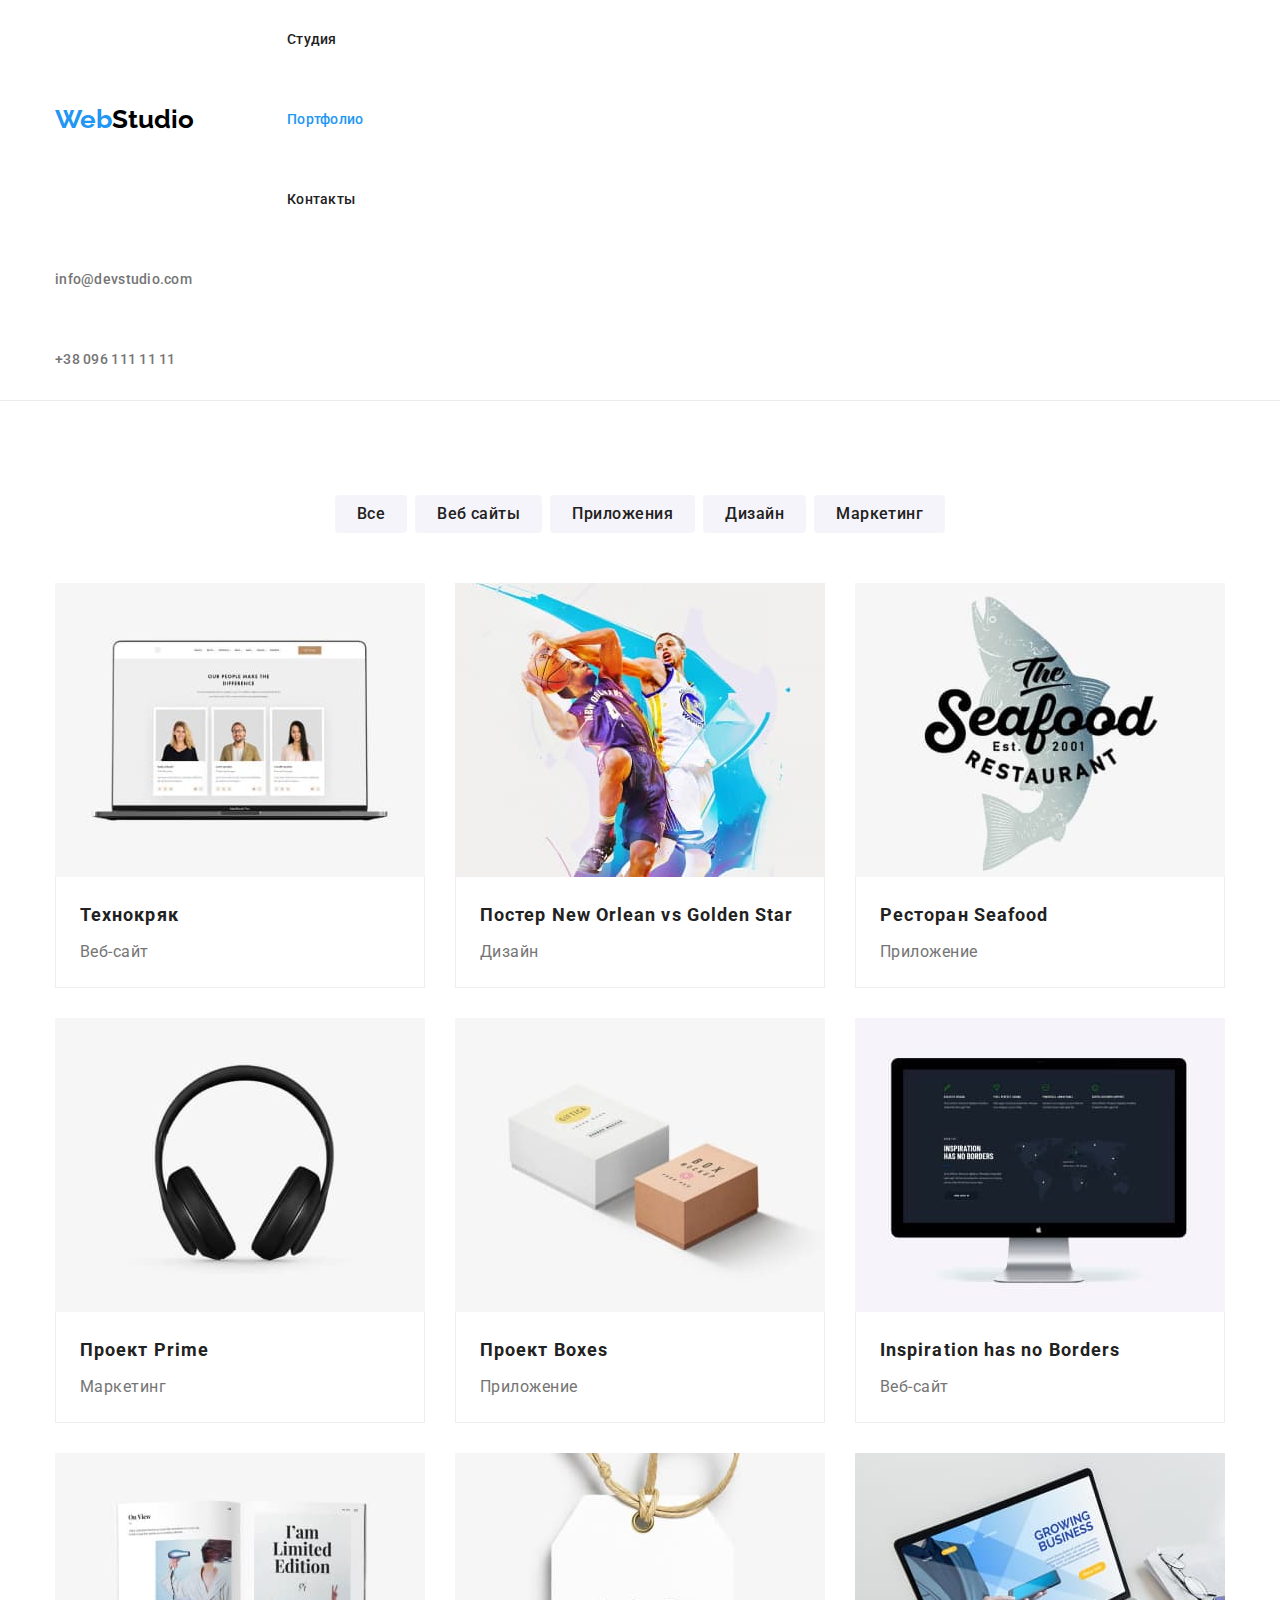
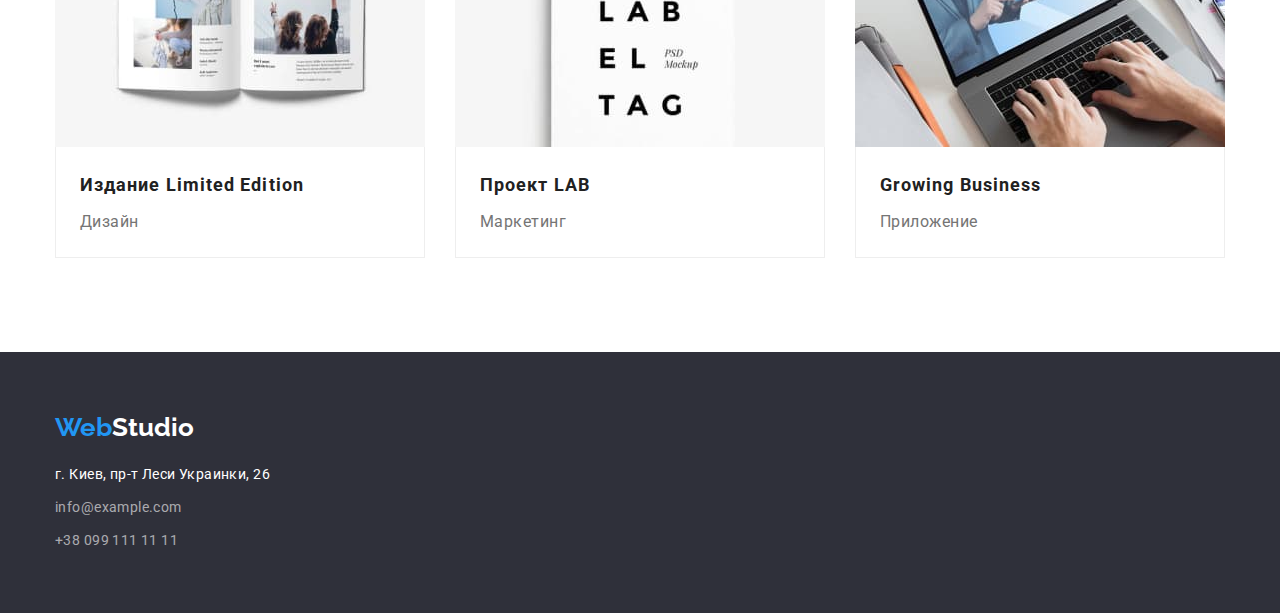
==== portfolio.html @ adf124af "hw-4" ====
<!DOCTYPE html>
<html lang="ru">
  <head>
    <meta charset="UTF-8" />
    <meta http-equiv="X-UA-Compatible" content="IE=edge" />
    <meta name="viewport" content="width=device-width, initial-scale=1.0" />
    <title>WebStudio</title>
    <link rel="preconnect" href="https://fonts.googleapis.com" />
    <link rel="preconnect" href="https://fonts.gstatic.com" crossorigin />
    <link
      href="https://fonts.googleapis.com/css2?family=Raleway:wght@700&family=Roboto:wght@400;500;700;900&display=swap"
      rel="stylesheet"
    />
    <link
      rel="stylesheet"
      href="https://cdnjs.cloudflare.com/ajax/libs/modern-normalize/1.1.0/modern-normalize.min.css"
    />
    <link rel="stylesheet" href="./css/styles.css" />
  </head>
  <body>
    <!-- хедер -->
    <header class="header">
      <div class="container container-header">
        <nav class="header-nav">
          <a lang="en" class="logo" href="./index.html"
            ><span class="blue-logo">Web</span>Studio
          </a>
          <ul class="header-list list">
            <li class="header-item">
              <a href="./index.html" class="link header-link link">Студия</a>
            </li>
            <li class="header-item">
              <a class="header-link link current" href="">Портфолио</a>
            </li>
            <li class="header-item">
              <a class="header-link link" href="">Контакты</a>
            </li>
          </ul>
        </nav>
        <!-- навигация авторизации -->

        <ul class="header-auth list">
          <li class="auth-item">
            <a href="mailto:info@devstudio.com" class="header-contact link"
              >info@devstudio.com</a
            >
          </li>
          <li class="auth-item">
            <a href="tel:+380961111111" class="header-contact link"
              >+38 096 111 11 11</a
            >
          </li>
        </ul>
      </div>
    </header>

    <main class="main-portfolio">
      <section class="section-portfolio">
        <div class="container">
          <ul class="button-list list cursor">
            <li class="button-item">
              <button type="button" class="button-portfolio cursor">Все</button>
            </li>
            <li class="button-item">
              <button type="button" class="button-portfolio cursor">
                Веб сайты
              </button>
            </li>
            <li class="button-item">
              <button type="button" class="button-portfolio cursor">
                Приложения
              </button>
            </li>
            <li class="button-item">
              <button type="button" class="button-portfolio cursor">
                Дизайн
              </button>
            </li>
            <li>
              <button type="button" class="button-portfolio cursor">
                Маркетинг
              </button>
            </li>
          </ul>
          <!-- вставить и скрыть заголовок h1 -->
          <h1 class="visually-hidden">Наши работы</h1>
          <!-- карточки портфолио -->
          <ul class="picture-list list">
            <li class="picture-item">
              <img src="./images/Technokryak.jpg" alt="Технокряк" width="370" />
              <div class="card-content">
                <h2 class="picture-title">Технокряк</h2>
                <p class="picture-text">Веб-сайт</p>
              </div>
            </li>

            <li class="picture-item">
              <img
                src="./images/Basket-poster.jpg"
                alt="Постер New Orlean vs Golden Star"
                width="370"
              />
              <div class="card-content">
                <h2 class="picture-title">Постер New Orlean vs Golden Star</h2>
                <p class="picture-text">Дизайн</p>
              </div>
            </li>

            <li class="picture-item">
              <img
                src="./images/Restaurant.jpg"
                alt="Ресторан Seafood"
                width="370"
              />
              <div class="card-content">
                <h2 class="picture-title">Ресторан Seafood</h2>
                <p class="picture-text">Приложение</p>
              </div>
            </li>

            <li class="picture-item">
              <img
                src="./images/Project-prime.jpg"
                alt="Проект Prime"
                width="370"
              />
              <div class="card-content">
                <h2 class="picture-title">Проект Prime</h2>
                <p class="picture-text">Маркетинг</p>
              </div>
            </li>

            <li class="picture-item">
              <img
                src="./images/Project-box.jpg"
                alt="Проект Prime"
                width="370"
              />
              <div class="card-content">
                <h2 class="picture-title">Проект Boxes</h2>
                <p class="picture-text">Приложение</p>
              </div>
            </li>

            <li class="picture-item">
              <img
                src="./images/Inspriration.jpg"
                alt="Inspiration has no Borders"
                width="370"
              />
              <div class="card-content">
                <h2 class="picture-title">Inspiration has no Borders</h2>
                <p class="picture-text">Веб-сайт</p>
              </div>
            </li>

            <li class="picture-item">
              <img
                src="./images/Publication.jpg"
                alt="Издание Limited Edition"
                width="370"
              />
              <div class="card-content">
                <h2 class="picture-title">Издание Limited Edition</h2>
                <p class="picture-text">Дизайн</p>
              </div>
            </li>
            <li class="picture-item">
              <img
                src="./images/Project-lab.jpg"
                alt="Проект LAB"
                width="370"
              />
              <div class="card-content">
                <h2 class="picture-title">Проект LAB</h2>
                <p class="picture-text">Маркетинг</p>
              </div>
            </li>

            <li class="picture-item">
              <img
                src="./images/business.jpg"
                alt="Growing Business"
                width="370"
              />
              <div class="card-content">
                <h2 class="picture-title">Growing Business</h2>
                <p class="picture-text">Приложение</p>
              </div>
            </li>
          </ul>
        </div>
      </section>
    </main>
    <!--футер -->
    <footer class="footer">
      <div class="container">
        <a lang="en" class="footer-logo" href="./index.html"
          ><span class="blue-logo">Web</span>Studio
        </a>
        <address class="address">
          <ul class="address-list list">
            <li>
              <a
                target="_blank"
                class="address-link link"
                href="https://www.google.com/maps/place/%D0%B1%D1%83%D0%BB.+%D0%9B%D0%B5%D1%81%D0%B8+%D0%A3%D0%BA%D1%80%D0%B0%D0%B8%D0%BD%D0%BA%D0%B8,+26,+%D0%9A%D0%B8%D0%B5%D0%B2,+02000/@50.4265807,30.5361971,17z/data=!3m1!4b1!4m5!3m4!1s0x40d4cf0e033ecbe9:0x57a4dffefec77da0!8m2!3d50.4265807!4d30.5383859"
              >
                г. Киев, пр-т Леси Украинки, 26
              </a>
            </li>
            <li>
              <a class="address-link mail" href="mailto:info@example.com"
                >info@example.com</a
              >
            </li>
            <li>
              <a class="address-link tel" href="tel:+380991111111"
                >+38 099 111 11 11</a
              >
            </li>
          </ul>
        </address>
      </div>
    </footer>
  </body>
</html>
---- css/styles.css ----
:root {
  --primary-text-color: #212121;
  --title-text-color: #757575;
  --acсent-color: #2196f3;
  --primary-white-color: #ffffff;
}
/* основной текста #212121*/
/* вторичный цвет текста #757575*/
/* акцент #2196F3*/
/* белый #FFFFFF */
p,
h1,
h2,
h3,
h4,
h5,
h6 {
  margin: 0;
}
ul,
ol {
  margin: 0;
  padding-left: 0;
}
address {
  font-style: normal;
}
body {
  color: var(--primary-text-color);
  font-family: "Roboto", "sans-serif";
  background-color: var(--primary-white-color);
}
img {
  display: block;
  max-width: 100%;
  height: auto;
}
.list {
  list-style: none;
}
.link {
  text-decoration: none;
}
.section {
  padding-top: 94px;
}
/* хедер навигация  */

.header {
  /* align-items: center; */
  border-bottom: 1px solid #ececec;
}
.container {
  max-width: 1200px;
  margin-left: auto;
  margin-right: auto;
  padding-left: 15px;
  padding-right: 15px;
}
/* .logo-container {
  display: flex;
} */
.header-nav {
  display: flex;
  align-items: center;
}
.header-link {
  display: block;
  padding-top: 32px;
  padding-bottom: 32px;
  color: #212121;
  font-weight: 500;
  font-size: 14px;
  line-height: 1.14;
  letter-spacing: 0.02em;
}
.header-link:hover,
.header-link:focus {
  color: var(--acсent-color);
}

.header-menu-list {
  display: flex;
  /* margin-left: 93px; */
  padding: 0;
  align-items: center;
}

.header-menu-item:not(:last-child) {
  margin-right: 50px;
}
/* .header-nav .header-item + .header-item {
  margin-left: 50px;
} */

.header-link.current {
  color: var(--acсent-color);
}
/* --------хедер лого------- */

.logo {
  color: #000000;
  font-family: "raleway";
  font-style: normal;
  font-weight: 700;
  font-size: 26px;
  line-height: 1.19;
  text-decoration: none;
  margin-right: 93px;
}
.blue-logo {
  color: var(--acсent-color);
}

/* навигация авторизации */
.header-contact-list {
  display: flex;
  gap: 30px;
  margin-left: auto;
  /* align-items: center; */
}
.header-contact-item {
  display: flex;
  align-items: center;
}

.header-mail {
  padding-top: 20px;
  padding-bottom: 20px;
}
.header-icon {
  margin-right: 10px;
  /* background-position: center;
  background-size: contain; */
  /* padding: 0; */
}
.header-contact {
  color: var(--title-text-color);
  font-weight: 500;
  font-size: 14px;
  line-height: 1.14;
  letter-spacing: 0.02em;
  padding: 32px 0;
  display: block;
}
.header-contact:hover,
.header-contact:focus {
  color: var(--acсent-color);
}

/* ----------герой--------*/
.hero {
  /* background-color: #2f303a; */
  text-align: center;
  padding: 200px 0;
  background-image: linear-gradient(
      rgba(47, 48, 58, 0.4),
      rgba(47, 48, 58, 0.4)
    ),
    url(../images/Img-bg.jpg);
  max-width: 1600px;
  min-height: 600px;
  background-size: cover;
  background-repeat: no-repeat;
  /* background-position: center; */
  background-color: #c4c4c4;
}
.hero-title {
  color: var(--primary-white-color);
  font-weight: 900;
  font-size: 44px;
  line-height: 1.5;
  letter-spacing: 0.06em;
  text-transform: uppercase;
  margin-bottom: 30px;
  max-width: 696px;
  margin-left: auto;
  margin-right: auto;
}
.hero-btn {
  /* размер кнопки, прозрачная рамка */
  color: #ffffff;
  background-color: #2196f3;
  border: none;
  font-family: "Roboto", "sans-serif";
  font-weight: 700;
  font-size: 16px;
  line-height: 1.88;
  border-radius: 4px;
  min-width: 216px;
  padding: 10px 32px;
  text-align: center;
  display: inline-block;
  /* margin-bottom: 200px; */
}
.hero-btn:hover,
.hero-btn:focus {
  color: #ffffff;
  background-color: #188ce8;
}

/* ---наши преимущества, заголовок скрыт ----*/
.visually-hidden {
  position: absolute;
  width: 1px;
  height: 1px;
  margin: -1px;
  border: 0;
  padding: 0;
  white-space: nowrap;
  clip-path: inset(100%);
  clip: rect(0 0 0 0);
  overflow: hidden;
}
.thumb {
  display: flex;
  justify-content: center;
  align-items: center;
  background-color: #f5f4fa;
  width: 270px;
  height: 120px;
}
.feature-list {
  display: flex;
  flex-wrap: wrap;
  column-gap: 30px;
}
.section-feature {
  padding-top: 94px;
}
.thumb {
  margin-bottom: 30px;
}
.feature-item {
  width: calc((100% - 90px) / 4);
  height: 120px;
}
/* .icon-antenna {
  width: 70px;
  height: 70px;
} */
.feature-title {
  font-weight: 700;
  font-size: 14px;
  line-height: 1.14;
  letter-spacing: 0.03em;
  margin-bottom: 10px;
}

.feature-text {
  color: var(--title-text-color);
  font-size: 14px;
  line-height: 1.7;
  letter-spacing: 0.03em;
}
/* -----чем мы занимаемся----- */
.section-title {
  padding-bottom: 94px;
}
.work {
  font-weight: 700;
  font-size: 36px;
  line-height: 1.17;
  letter-spacing: 0.03em;
  text-align: center;
  margin-bottom: 50px;
  margin-top: 94px;
}
.work-list {
  display: flex;
  gap: 30px;
}
.work-item {
  width: calc((100%-60px) / 3);
}
/* -----наша команда----- */
.section-staff {
  background-color: #f5f4fa;
  padding-bottom: 94px;
}
.staff {
  font-weight: 700;
  font-size: 36px;
  line-height: 1.17;
  letter-spacing: 0.03em;
  text-align: center;
  margin-bottom: 50px;
}
.staff-item {
  border-radius: 0px 0px 4px 4px;
  background: #ffffff;
}
.staff-list {
  display: flex;
  gap: 30px;
}
.staff-title {
  font-weight: 500;
  font-size: 16px;
  line-height: 1.19;
  letter-spacing: 0.03em;
  text-align: center;
  margin-bottom: 10px;
}
.staff-text {
  color: var(--title-text-color);
  font-size: 16px;
  line-height: 1.19;
  letter-spacing: 0.03em;
  text-align: center;
}
.staff-id {
  padding-bottom: 30px;
  padding-top: 30px;
}
.staff-item {
  width: calc((100%-90px) / 4);
}
/* ------Постоянные клиенты */
.client {
  display: block;
  width: 170px;
  height: 92px;
  border-color: #afb1b8;
  border-style: solid;
  display: flex;
  justify-content: center;
  align-items: center;
}
.client-title {
  font-weight: 700;
  font-size: 36px;
  line-height: 42px;
  text-align: center;
  letter-spacing: 0.03em;
  color: var(--primary-text-color);
}

/* ------- футер ------- */
.footer {
  background-color: #2f303a;
  padding-top: 60px;
  padding-bottom: 60px;
}
.footer-logo {
  display: inline-block;
  color: #ffffff;
  font-family: "raleway";
  font-style: normal;
  font-weight: 700;
  font-size: 26px;
  line-height: 1.19;
  text-decoration: none;
  margin-bottom: 20px;
}

.address-link {
  color: #ffffff;
  font-family: "roboto";
  font-size: 14px;
  line-height: 1.71;
  letter-spacing: 0.03em;
  text-decoration: none;
  display: inline-block;
}

.address-list :not(:last-child) {
  margin-bottom: 9px;
}
.address-link:hover,
.address-link:focus {
  color: var(--acсent-color);
}
.mail,
.tel {
  color: rgba(255, 255, 255, 0.6);
  font-family: "Roboto";
  font-style: normal;
  font-weight: 400;
  font-size: 14px;
  line-height: 1.71;
  letter-spacing: 0.03em;
  text-decoration: none;
}

/* Портфолио */

/* ------Кнопки фильтры портфолио----- */
.section-portfolio {
  padding: 94px 0;
}
.button-list {
  display: flex;
  justify-content: center;
  gap: 8px;
  margin-bottom: 50px;
}
.button-portfolio {
  color: var(--primary-text-color);
  font-family: inherit;
  background-color: #f5f4fa;
  font-weight: 500;
  font-size: 16px;
  line-height: 1.63;
  letter-spacing: 0.03em;
  border: none;
  padding: 6px 22px;
  border-radius: 4px;
}
.cursor {
  cursor: pointer;
}
.button-portfolio:hover,
.button-portfolio:focus {
  color: var(--primary-white-color);
  background-color: #188ce8;
}
/* ------карточки портфолио----- */
.picture-list {
  display: flex;
  flex-wrap: wrap;
  gap: 30px;
}

.picture-title {
  font-weight: 700;
  font-size: 18px;
  line-height: 2;
  letter-spacing: 0.06em;
  margin-bottom: 4px;
}

.picture-text {
  color: var(--title-text-color);
  font-size: 16px;
  line-height: 1.88;
  letter-spacing: 0.03em;
}

.card-content {
  padding: 20px 24px;
  border: 1px solid #eeeeee;
  border-top: 0;
}
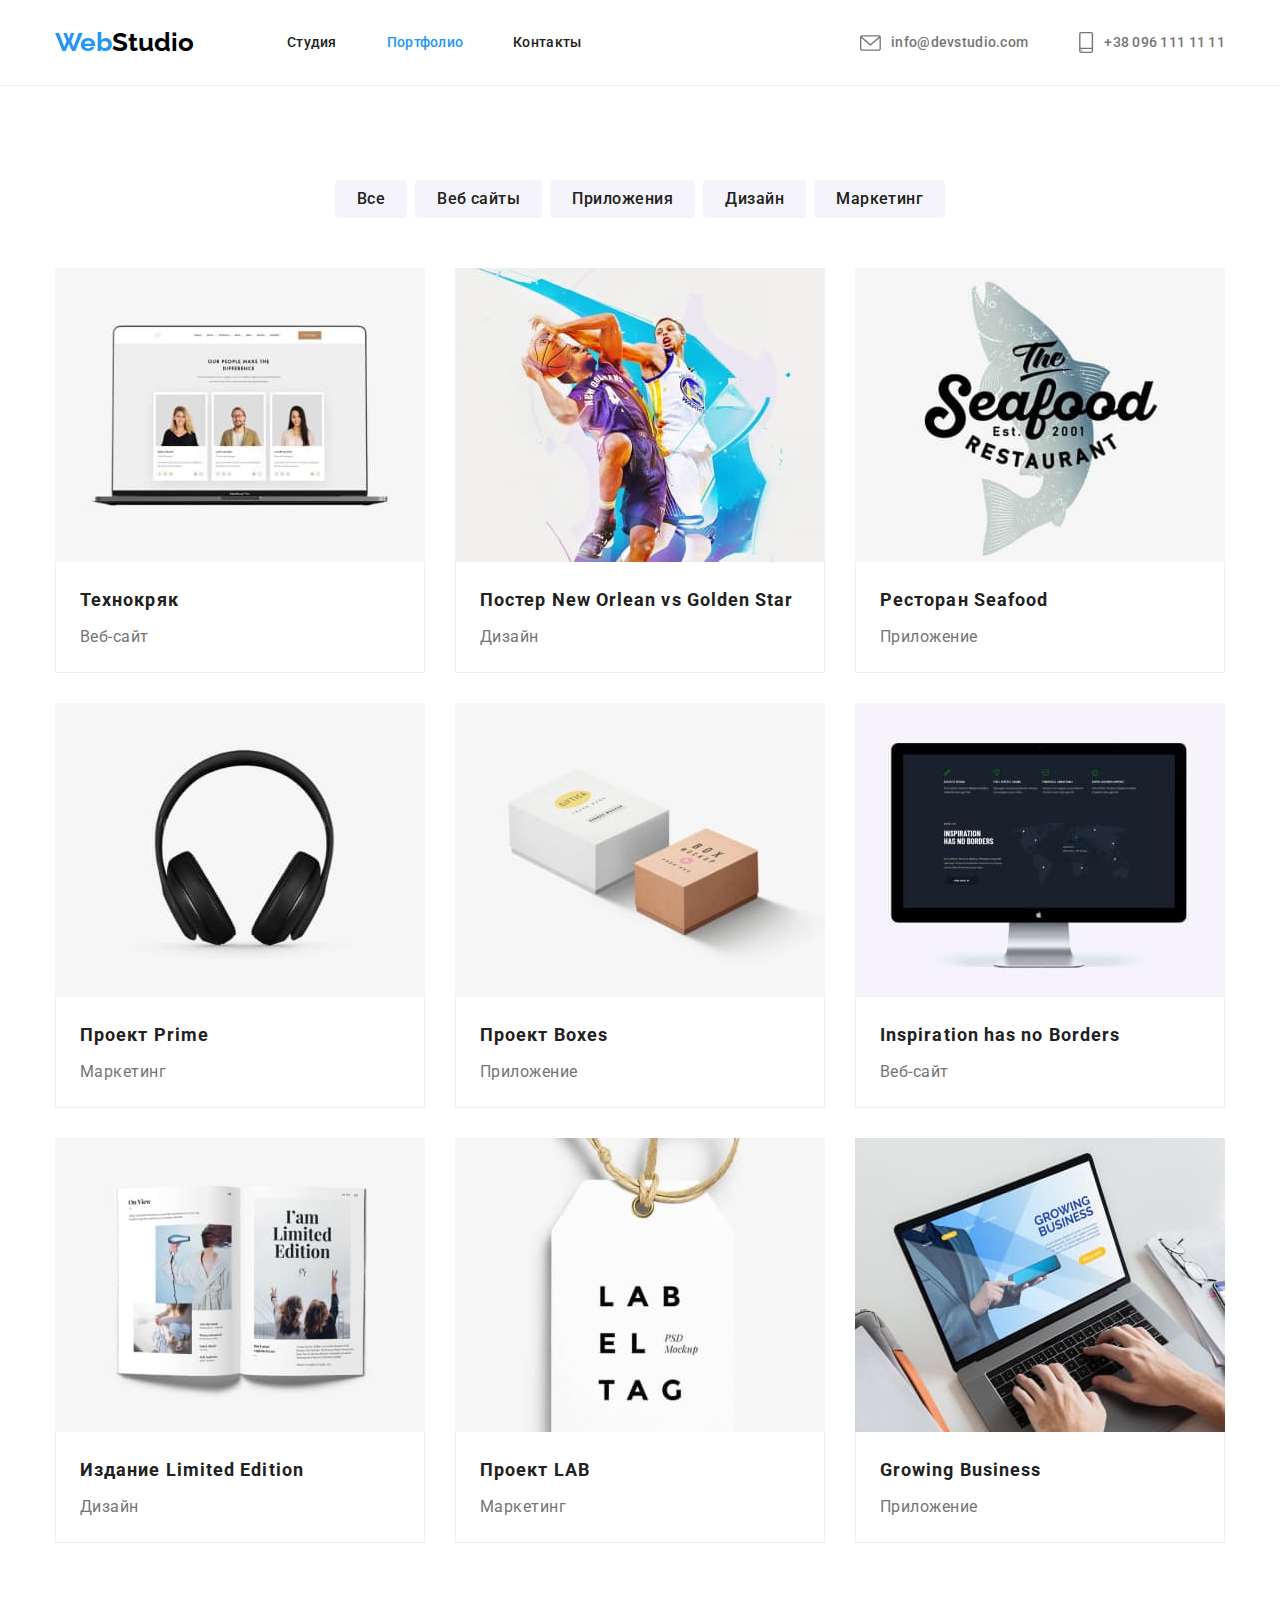
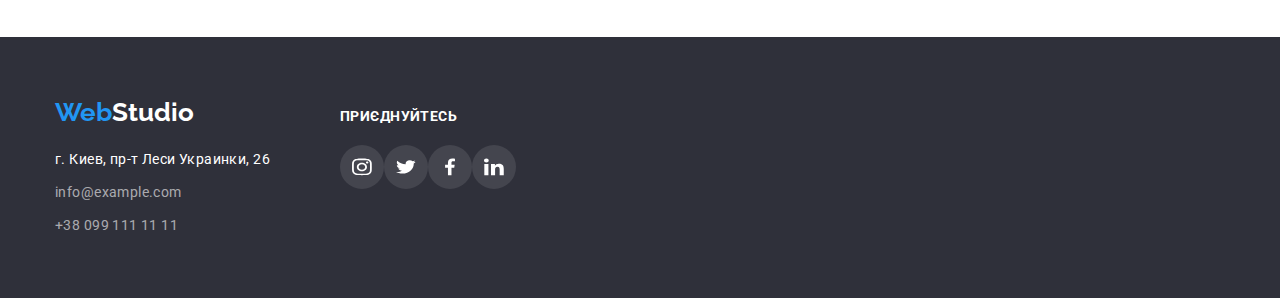
==== commit 157f3172: "end hw-4" ====
--- a/portfolio.html
+++ b/portfolio.html
@@ -38,22 +38,26 @@
           </ul>
         </nav>
         <!-- навигация авторизации -->
-
         <ul class="header-auth list">
           <li class="auth-item">
-            <a href="mailto:info@devstudio.com" class="header-contact link"
-              >info@devstudio.com</a
+            <a href="mailto:info@devstudio.com" class="header-contact link">
+              <svg class="header-icon" width="21" height="16">
+                <use href="./images/symbol-defs.svg#icon-mail"></use>
+              </svg>
+              info@devstudio.com</a
             >
           </li>
           <li class="auth-item">
-            <a href="tel:+380961111111" class="header-contact link"
-              >+38 096 111 11 11</a
+            <a href="tel:+380961111111" class="header-contact link">
+              <svg class="header-icon" width="16" height="21">
+                <use href="./images/symbol-defs.svg#icon-smartphone"></use>
+              </svg>
+              +38 096 111 11 11</a
             >
           </li>
         </ul>
       </div>
     </header>
-
     <main class="main-portfolio">
       <section class="section-portfolio">
         <div class="container">
@@ -194,11 +198,11 @@
     </main>
     <!--футер -->
     <footer class="footer">
-      <div class="container">
-        <a lang="en" class="footer-logo" href="./index.html"
-          ><span class="blue-logo">Web</span>Studio
-        </a>
-        <address class="address">
+      <div class="footer-container container">
+        <div class="contact-wrap">
+          <a lang="en" class="footer-logo" href="./index.html"
+            ><span class="blue-logo">Web</span>Studio
+          </a>
           <ul class="address-list list">
             <li>
               <a
@@ -220,7 +224,41 @@
               >
             </li>
           </ul>
-        </address>
+        </div>
+
+        <div class="join">
+          <p class="footer-text">ПРИЄДНУЙТЕСЬ</p>
+          <ul class="footer-list">
+            <li class="footer-item">
+              <a href="" class="footer-link link">
+                <svg class="footer-icon" width="20" height="20">
+                  <use href="./images/symbol-defs.svg#icon-instagram"></use>
+                </svg>
+              </a>
+            </li>
+            <li class="footer-item">
+              <a href="" class="footer-link link">
+                <svg class="footer-icon" width="20" height="20">
+                  <use href="./images/symbol-defs.svg#icon-twitter"></use>
+                </svg>
+              </a>
+            </li>
+            <li class="footer-item">
+              <a href="" class="footer-link link">
+                <svg class="footer-icon" width="20" height="20">
+                  <use href="./images/symbol-defs.svg#icon-facebook"></use>
+                </svg>
+              </a>
+            </li>
+            <li class="footer-item">
+              <a href="" class="footer-link link">
+                <svg class="footer-icon" width="20" height="20">
+                  <use href="./images/symbol-defs.svg#icon-linkedin"></use>
+                </svg>
+              </a>
+            </li>
+          </ul>
+        </div>
       </div>
     </footer>
   </body>
--- a/css/styles.css
+++ b/css/styles.css
@@ -46,10 +46,40 @@
 }
 /* хедер навигация  */
 
-.header {
-  /* align-items: center; */
-  border-bottom: 1px solid #ececec;
-}
+.header-link {
+  display: block;
+  padding-top: 32px;
+  padding-bottom: 32px;
+  color: #212121;
+  font-weight: 500;
+  font-size: 14px;
+  line-height: 1.14;
+  letter-spacing: 0.02em;
+}
+
+.header-link:hover,
+.header-link:focus {
+  color: var(--acсent-color);
+}
+
+.header-nav {
+  display: flex;
+  align-items: center;
+}
+.header-list {
+  display: flex;
+  margin-left: 93px;
+  padding: 0;
+}
+
+.header-nav .header-item + .header-item {
+  margin-left: 50px;
+}
+
+.header-link.current {
+  color: var(--acсent-color);
+}
+
 .container {
   max-width: 1200px;
   margin-left: auto;
@@ -57,47 +87,10 @@
   padding-left: 15px;
   padding-right: 15px;
 }
-/* .logo-container {
-  display: flex;
-} */
-.header-nav {
-  display: flex;
-  align-items: center;
-}
-.header-link {
-  display: block;
-  padding-top: 32px;
-  padding-bottom: 32px;
-  color: #212121;
-  font-weight: 500;
-  font-size: 14px;
-  line-height: 1.14;
-  letter-spacing: 0.02em;
-}
-.header-link:hover,
-.header-link:focus {
-  color: var(--acсent-color);
-}
-
-.header-menu-list {
-  display: flex;
-  /* margin-left: 93px; */
-  padding: 0;
-  align-items: center;
-}
-
-.header-menu-item:not(:last-child) {
-  margin-right: 50px;
-}
-/* .header-nav .header-item + .header-item {
-  margin-left: 50px;
-} */
-
-.header-link.current {
-  color: var(--acсent-color);
-}
-/* --------хедер лого------- */
-
+
+.container-header {
+  display: flex;
+}
 .logo {
   color: #000000;
   font-family: "raleway";
@@ -106,34 +99,24 @@
   font-size: 26px;
   line-height: 1.19;
   text-decoration: none;
-  margin-right: 93px;
-}
+}
+
 .blue-logo {
   color: var(--acсent-color);
 }
 
-/* навигация авторизации */
-.header-contact-list {
-  display: flex;
-  gap: 30px;
+.header {
+  align-items: center;
+  border-bottom: 1px solid #ececec;
+}
+
+.header-auth {
+  display: flex;
+  gap: 50px;
   margin-left: auto;
-  /* align-items: center; */
-}
-.header-contact-item {
-  display: flex;
-  align-items: center;
-}
-
-.header-mail {
-  padding-top: 20px;
-  padding-bottom: 20px;
-}
-.header-icon {
-  margin-right: 10px;
-  /* background-position: center;
-  background-size: contain; */
-  /* padding: 0; */
-}
+  align-items: center;
+}
+
 .header-contact {
   color: var(--title-text-color);
   font-weight: 500;
@@ -141,28 +124,35 @@
   line-height: 1.14;
   letter-spacing: 0.02em;
   padding: 32px 0;
-  display: block;
+  display: flex;
+  align-items: center;
 }
 .header-contact:hover,
 .header-contact:focus {
   color: var(--acсent-color);
 }
 
+/* навигация авторизации */
+
+.header-icon {
+  margin-right: 10px;
+  align-items: center;
+  fill: currentColor;
+}
+
 /* ----------герой--------*/
+
 .hero {
-  /* background-color: #2f303a; */
-  text-align: center;
-  padding: 200px 0;
+  text-align: center;
+  padding: 200px 0px;
   background-image: linear-gradient(
       rgba(47, 48, 58, 0.4),
       rgba(47, 48, 58, 0.4)
     ),
     url(../images/Img-bg.jpg);
-  max-width: 1600px;
-  min-height: 600px;
   background-size: cover;
   background-repeat: no-repeat;
-  /* background-position: center; */
+  background-position: center;
   background-color: #c4c4c4;
 }
 .hero-title {
@@ -178,7 +168,6 @@
   margin-right: auto;
 }
 .hero-btn {
-  /* размер кнопки, прозрачная рамка */
   color: #ffffff;
   background-color: #2196f3;
   border: none;
@@ -191,7 +180,6 @@
   padding: 10px 32px;
   text-align: center;
   display: inline-block;
-  /* margin-bottom: 200px; */
 }
 .hero-btn:hover,
 .hero-btn:focus {
@@ -219,6 +207,7 @@
   background-color: #f5f4fa;
   width: 270px;
   height: 120px;
+  margin-bottom: 30px;
 }
 .feature-list {
   display: flex;
@@ -228,17 +217,11 @@
 .section-feature {
   padding-top: 94px;
 }
-.thumb {
-  margin-bottom: 30px;
-}
+
 .feature-item {
   width: calc((100% - 90px) / 4);
-  height: 120px;
-}
-/* .icon-antenna {
-  width: 70px;
-  height: 70px;
-} */
+}
+
 .feature-title {
   font-weight: 700;
   font-size: 14px;
@@ -264,7 +247,6 @@
   letter-spacing: 0.03em;
   text-align: center;
   margin-bottom: 50px;
-  margin-top: 94px;
 }
 .work-list {
   display: flex;
@@ -278,6 +260,37 @@
   background-color: #f5f4fa;
   padding-bottom: 94px;
 }
+.soc-link {
+  width: 44px;
+  height: 44px;
+  border-radius: 50%;
+  background-color: var(--primary-white-color);
+  display: flex;
+  justify-content: center;
+  align-items: center;
+  color: #afb1b8;
+}
+.soc-link:hover,
+.soc-link:focus {
+  background-color: var(--acсent-color);
+}
+
+.soc-link:hover .soc-icon,
+.soc-link:focus .soc-icon {
+  fill: var(--primary-white-color);
+}
+.soc-item {
+  list-style-type: none;
+}
+.soc-list {
+  display: flex;
+  justify-content: center;
+  gap: 10px;
+}
+.soc-icon {
+  fill: currentColor;
+}
+
 .staff {
   font-weight: 700;
   font-size: 36px;
@@ -289,10 +302,13 @@
 .staff-item {
   border-radius: 0px 0px 4px 4px;
   background: #ffffff;
+  box-shadow: 0px 1px 3px rgba(0, 0, 0, 0.12), 0px 1px 1px rgba(0, 0, 0, 0.14),
+    0px 2px 1px rgba(0, 0, 0, 0.2);
 }
 .staff-list {
   display: flex;
-  gap: 30px;
+  column-gap: 30px;
+  padding-bottom: 16px;
 }
 .staff-title {
   font-weight: 500;
@@ -308,6 +324,7 @@
   line-height: 1.19;
   letter-spacing: 0.03em;
   text-align: center;
+  margin-bottom: 13px;
 }
 .staff-id {
   padding-bottom: 30px;
@@ -318,7 +335,6 @@
 }
 /* ------Постоянные клиенты */
 .client {
-  display: block;
   width: 170px;
   height: 92px;
   border-color: #afb1b8;
@@ -326,6 +342,14 @@
   display: flex;
   justify-content: center;
   align-items: center;
+  gap: 30px;
+  fill: #afb1b8;
+  border-radius: 4px;
+}
+.client-list {
+  display: flex;
+  gap: 30px;
+  padding-bottom: 94px;
 }
 .client-title {
   font-weight: 700;
@@ -334,8 +358,14 @@
   text-align: center;
   letter-spacing: 0.03em;
   color: var(--primary-text-color);
-}
-
+  padding-top: 94px;
+  padding-bottom: 50px;
+}
+.client:hover,
+.client:focus {
+  border-color: var(--acсent-color);
+  fill: var(--acсent-color);
+}
 /* ------- футер ------- */
 .footer {
   background-color: #2f303a;
@@ -381,6 +411,43 @@
   line-height: 1.71;
   letter-spacing: 0.03em;
   text-decoration: none;
+}
+.footer-container {
+  display: flex;
+  align-items: baseline;
+}
+.join {
+  margin-left: 70px;
+}
+.footer-text {
+  font-weight: 700;
+  font-size: 14px;
+  line-height: 1.14;
+  letter-spacing: 0.03em;
+  text-transform: uppercase;
+  color: #ffffff;
+  margin-bottom: 20px;
+}
+
+.footer-list {
+  display: flex;
+  justify-content: center;
+  align-items: center;
+  list-style: none;
+}
+.footer-link {
+  width: 44px;
+  height: 44px;
+  border-radius: 50%;
+  background-color: rgba(255, 255, 255, 0.1);
+  display: flex;
+  justify-content: center;
+  align-items: center;
+  fill: var(--primary-white-color);
+}
+.footer-link:hover,
+.footer-link:focus {
+  background-color: var(--acсent-color);
 }
 
 /* Портфолио */
@@ -414,6 +481,8 @@
 .button-portfolio:focus {
   color: var(--primary-white-color);
   background-color: #188ce8;
+  box-shadow: 0px 3px 1px rgba(0, 0, 0, 0.1), 0px 1px 2px rgba(0, 0, 0, 0.08),
+    0px 2px 2px rgba(0, 0, 0, 0.12);
 }
 /* ------карточки портфолио----- */
 .picture-list {
@@ -442,3 +511,10 @@
   border: 1px solid #eeeeee;
   border-top: 0;
 }
+
+.picture-item:hover,
+.picture-item:focus {
+  box-shadow: 0px 3px 1px rgba(0, 0, 0, 0.1), 0px 1px 2px rgba(0, 0, 0, 0.08),
+    0px 2px 2px rgba(0, 0, 0, 0.12);
+  border-radius: 4px;
+}
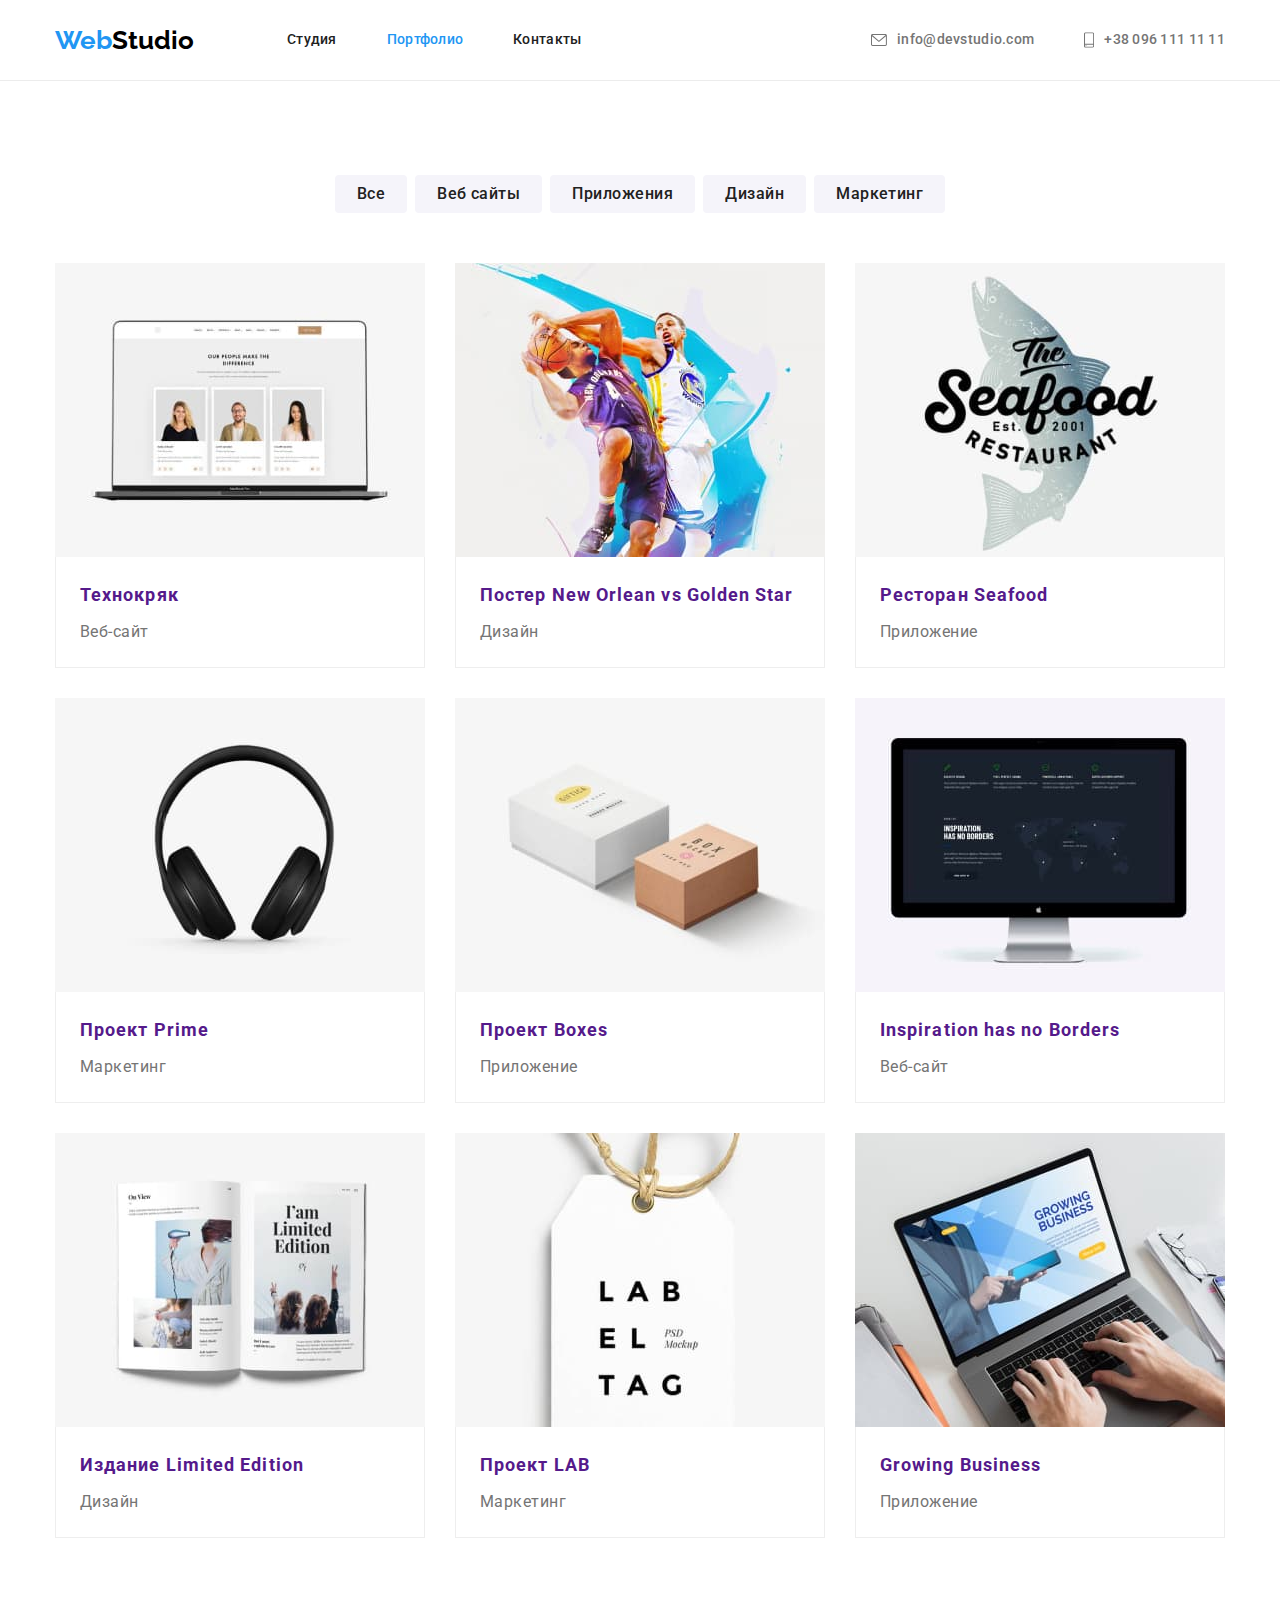
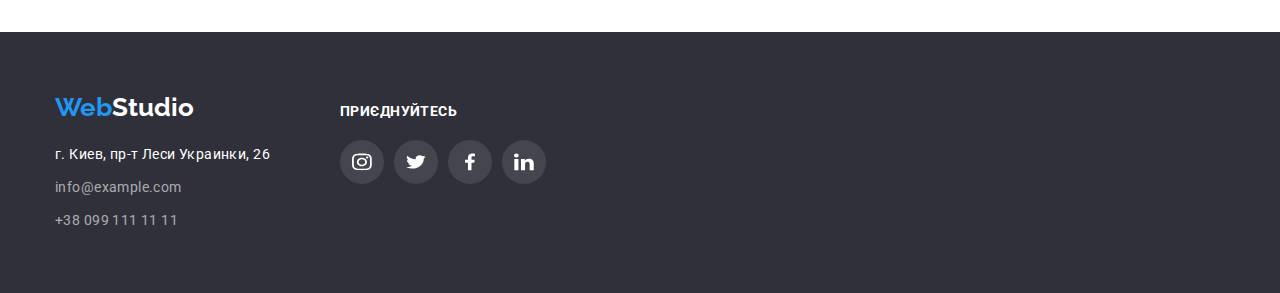
==== commit 8171d93b: "corr HW-4" ====
--- a/portfolio.html
+++ b/portfolio.html
@@ -41,7 +41,7 @@
         <ul class="header-auth list">
           <li class="auth-item">
             <a href="mailto:info@devstudio.com" class="header-contact link">
-              <svg class="header-icon" width="21" height="16">
+              <svg class="header-icon" width="16" height="12">
                 <use href="./images/symbol-defs.svg#icon-mail"></use>
               </svg>
               info@devstudio.com</a
@@ -49,7 +49,7 @@
           </li>
           <li class="auth-item">
             <a href="tel:+380961111111" class="header-contact link">
-              <svg class="header-icon" width="16" height="21">
+              <svg class="header-icon" width="10" height="16">
                 <use href="./images/symbol-defs.svg#icon-smartphone"></use>
               </svg>
               +38 096 111 11 11</a
@@ -91,106 +91,123 @@
           <!-- карточки портфолио -->
           <ul class="picture-list list">
             <li class="picture-item">
-              <img src="./images/Technokryak.jpg" alt="Технокряк" width="370" />
-              <div class="card-content">
-                <h2 class="picture-title">Технокряк</h2>
-                <p class="picture-text">Веб-сайт</p>
-              </div>
-            </li>
-
-            <li class="picture-item">
-              <img
-                src="./images/Basket-poster.jpg"
-                alt="Постер New Orlean vs Golden Star"
-                width="370"
-              />
-              <div class="card-content">
-                <h2 class="picture-title">Постер New Orlean vs Golden Star</h2>
-                <p class="picture-text">Дизайн</p>
-              </div>
-            </li>
-
-            <li class="picture-item">
-              <img
-                src="./images/Restaurant.jpg"
-                alt="Ресторан Seafood"
-                width="370"
-              />
-              <div class="card-content">
-                <h2 class="picture-title">Ресторан Seafood</h2>
-                <p class="picture-text">Приложение</p>
-              </div>
-            </li>
-
-            <li class="picture-item">
-              <img
-                src="./images/Project-prime.jpg"
-                alt="Проект Prime"
-                width="370"
-              />
-              <div class="card-content">
-                <h2 class="picture-title">Проект Prime</h2>
-                <p class="picture-text">Маркетинг</p>
-              </div>
-            </li>
-
-            <li class="picture-item">
-              <img
-                src="./images/Project-box.jpg"
-                alt="Проект Prime"
-                width="370"
-              />
-              <div class="card-content">
-                <h2 class="picture-title">Проект Boxes</h2>
-                <p class="picture-text">Приложение</p>
-              </div>
-            </li>
-
-            <li class="picture-item">
-              <img
-                src="./images/Inspriration.jpg"
-                alt="Inspiration has no Borders"
-                width="370"
-              />
-              <div class="card-content">
-                <h2 class="picture-title">Inspiration has no Borders</h2>
-                <p class="picture-text">Веб-сайт</p>
-              </div>
-            </li>
-
-            <li class="picture-item">
-              <img
-                src="./images/Publication.jpg"
-                alt="Издание Limited Edition"
-                width="370"
-              />
-              <div class="card-content">
-                <h2 class="picture-title">Издание Limited Edition</h2>
-                <p class="picture-text">Дизайн</p>
-              </div>
-            </li>
-            <li class="picture-item">
-              <img
-                src="./images/Project-lab.jpg"
-                alt="Проект LAB"
-                width="370"
-              />
-              <div class="card-content">
-                <h2 class="picture-title">Проект LAB</h2>
-                <p class="picture-text">Маркетинг</p>
-              </div>
-            </li>
-
-            <li class="picture-item">
-              <img
-                src="./images/business.jpg"
-                alt="Growing Business"
-                width="370"
-              />
-              <div class="card-content">
-                <h2 class="picture-title">Growing Business</h2>
-                <p class="picture-text">Приложение</p>
-              </div>
+              <a href="" class="picture-link">
+                <img
+                  src="./images/Technokryak.jpg"
+                  alt="Технокряк"
+                  width="370"
+                />
+                <div class="card-content">
+                  <h2 class="picture-title">Технокряк</h2>
+                  <p class="picture-text">Веб-сайт</p>
+                </div>
+              </a>
+            </li>
+            <li class="picture-item">
+              <a href="" class="picture-link">
+                <img
+                  src="./images/Basket-poster.jpg"
+                  alt="Постер New Orlean vs Golden Star"
+                  width="370"
+                />
+                <div class="card-content">
+                  <h2 class="picture-title">
+                    Постер New Orlean vs Golden Star
+                  </h2>
+                  <p class="picture-text">Дизайн</p>
+                </div>
+              </a>
+            </li>
+            <li class="picture-item">
+              <a href="" class="picture-link">
+                <img
+                  src="./images/Restaurant.jpg"
+                  alt="Ресторан Seafood"
+                  width="370"
+                />
+                <div class="card-content">
+                  <h2 class="picture-title">Ресторан Seafood</h2>
+                  <p class="picture-text">Приложение</p>
+                </div>
+              </a>
+            </li>
+            <li class="picture-item">
+              <a href="" class="picture-link">
+                <img
+                  src="./images/Project-prime.jpg"
+                  alt="Проект Prime"
+                  width="370"
+                />
+                <div class="card-content">
+                  <h2 class="picture-title">Проект Prime</h2>
+                  <p class="picture-text">Маркетинг</p>
+                </div>
+              </a>
+            </li>
+            <li class="picture-item">
+              <a href="" class="picture-link">
+                <img
+                  src="./images/Project-box.jpg"
+                  alt="Проект Prime"
+                  width="370"
+                />
+                <div class="card-content">
+                  <h2 class="picture-title">Проект Boxes</h2>
+                  <p class="picture-text">Приложение</p>
+                </div>
+              </a>
+            </li>
+            <li class="picture-item">
+              <a href="" class="picture-link">
+                <img
+                  src="./images/Inspriration.jpg"
+                  alt="Inspiration has no Borders"
+                  width="370"
+                />
+                <div class="card-content">
+                  <h2 class="picture-title">Inspiration has no Borders</h2>
+                  <p class="picture-text">Веб-сайт</p>
+                </div>
+              </a>
+            </li>
+            <li class="picture-item">
+              <a href="" class="picture-link">
+                <img
+                  src="./images/Publication.jpg"
+                  alt="Издание Limited Edition"
+                  width="370"
+                />
+                <div class="card-content">
+                  <h2 class="picture-title">Издание Limited Edition</h2>
+                  <p class="picture-text">Дизайн</p>
+                </div>
+              </a>
+            </li>
+            <li class="picture-item">
+              <a href="" class="picture-link">
+                <img
+                  src="./images/Project-lab.jpg"
+                  alt="Проект LAB"
+                  width="370"
+                />
+                <div class="card-content">
+                  <h2 class="picture-title">Проект LAB</h2>
+                  <p class="picture-text">Маркетинг</p>
+                </div>
+              </a>
+            </li>
+            <li class="picture-item">
+              <a href="" class="picture-link">
+                <img
+                  src="./images/business.jpg"
+                  alt="Growing Business"
+                  width="370"
+                />
+                <div class="card-content">
+                  <h2 class="picture-title">Growing Business</h2>
+                  <p class="picture-text">Приложение</p>
+                </div>
+              </a>
             </li>
           </ul>
         </div>
--- a/css/styles.css
+++ b/css/styles.css
@@ -35,6 +35,7 @@
   max-width: 100%;
   height: auto;
 }
+
 .list {
   list-style: none;
 }
@@ -60,6 +61,7 @@
 .header-link:hover,
 .header-link:focus {
   color: var(--acсent-color);
+  outline: none;
 }
 
 .header-nav {
@@ -110,6 +112,7 @@
   border-bottom: 1px solid #ececec;
 }
 
+/* навигация авторизации */
 .header-auth {
   display: flex;
   gap: 50px;
@@ -130,9 +133,8 @@
 .header-contact:hover,
 .header-contact:focus {
   color: var(--acсent-color);
-}
-
-/* навигация авторизации */
+  outline: none;
+}
 
 .header-icon {
   margin-right: 10px;
@@ -185,6 +187,7 @@
 .hero-btn:focus {
   color: #ffffff;
   background-color: #188ce8;
+  outline: none;
 }
 
 /* ---наши преимущества, заголовок скрыт ----*/
@@ -273,11 +276,13 @@
 .soc-link:hover,
 .soc-link:focus {
   background-color: var(--acсent-color);
+  outline: none;
 }
 
 .soc-link:hover .soc-icon,
 .soc-link:focus .soc-icon {
   fill: var(--primary-white-color);
+  outline: none;
 }
 .soc-item {
   list-style-type: none;
@@ -334,22 +339,33 @@
   width: calc((100%-90px) / 4);
 }
 /* ------Постоянные клиенты */
-.client {
+.clients {
+  padding-bottom: 94px;
+  padding-top: 94px;
+}
+.client-link {
+  display: flex;
+  justify-content: center;
+  align-items: center;
+  gap: 30px;
+  border-style: solid;
+  border-radius: 4px;
+  border-width: 1px;
   width: 170px;
   height: 92px;
   border-color: #afb1b8;
-  border-style: solid;
-  display: flex;
-  justify-content: center;
-  align-items: center;
+  fill: #afb1b8;
+}
+.client-link:hover,
+.client-link:focus {
+  border-color: var(--acсent-color);
+  fill: var(--acсent-color);
+  outline: none;
+}
+
+.client-list {
+  display: flex;
   gap: 30px;
-  fill: #afb1b8;
-  border-radius: 4px;
-}
-.client-list {
-  display: flex;
-  gap: 30px;
-  padding-bottom: 94px;
 }
 .client-title {
   font-weight: 700;
@@ -358,7 +374,6 @@
   text-align: center;
   letter-spacing: 0.03em;
   color: var(--primary-text-color);
-  padding-top: 94px;
   padding-bottom: 50px;
 }
 .client:hover,
@@ -400,6 +415,7 @@
 .address-link:hover,
 .address-link:focus {
   color: var(--acсent-color);
+  outline: none;
 }
 .mail,
 .tel {
@@ -428,6 +444,9 @@
   color: #ffffff;
   margin-bottom: 20px;
 }
+.footer-list :not(:last-child) {
+  margin-right: 10px;
+}
 
 .footer-list {
   display: flex;
@@ -448,6 +467,7 @@
 .footer-link:hover,
 .footer-link:focus {
   background-color: var(--acсent-color);
+  outline: none;
 }
 
 /* Портфолио */
@@ -497,6 +517,7 @@
   line-height: 2;
   letter-spacing: 0.06em;
   margin-bottom: 4px;
+  text-decoration: none;
 }
 
 .picture-text {
@@ -504,6 +525,7 @@
   font-size: 16px;
   line-height: 1.88;
   letter-spacing: 0.03em;
+  text-decoration: none;
 }
 
 .card-content {
@@ -512,9 +534,13 @@
   border-top: 0;
 }
 
-.picture-item:hover,
-.picture-item:focus {
+.picture-link {
+  border-radius: 4px;
+  text-decoration: none;
+}
+.picture-link:hover,
+.picture-link:focus {
+  display: block;
   box-shadow: 0px 3px 1px rgba(0, 0, 0, 0.1), 0px 1px 2px rgba(0, 0, 0, 0.08),
     0px 2px 2px rgba(0, 0, 0, 0.12);
-  border-radius: 4px;
-}
+}
